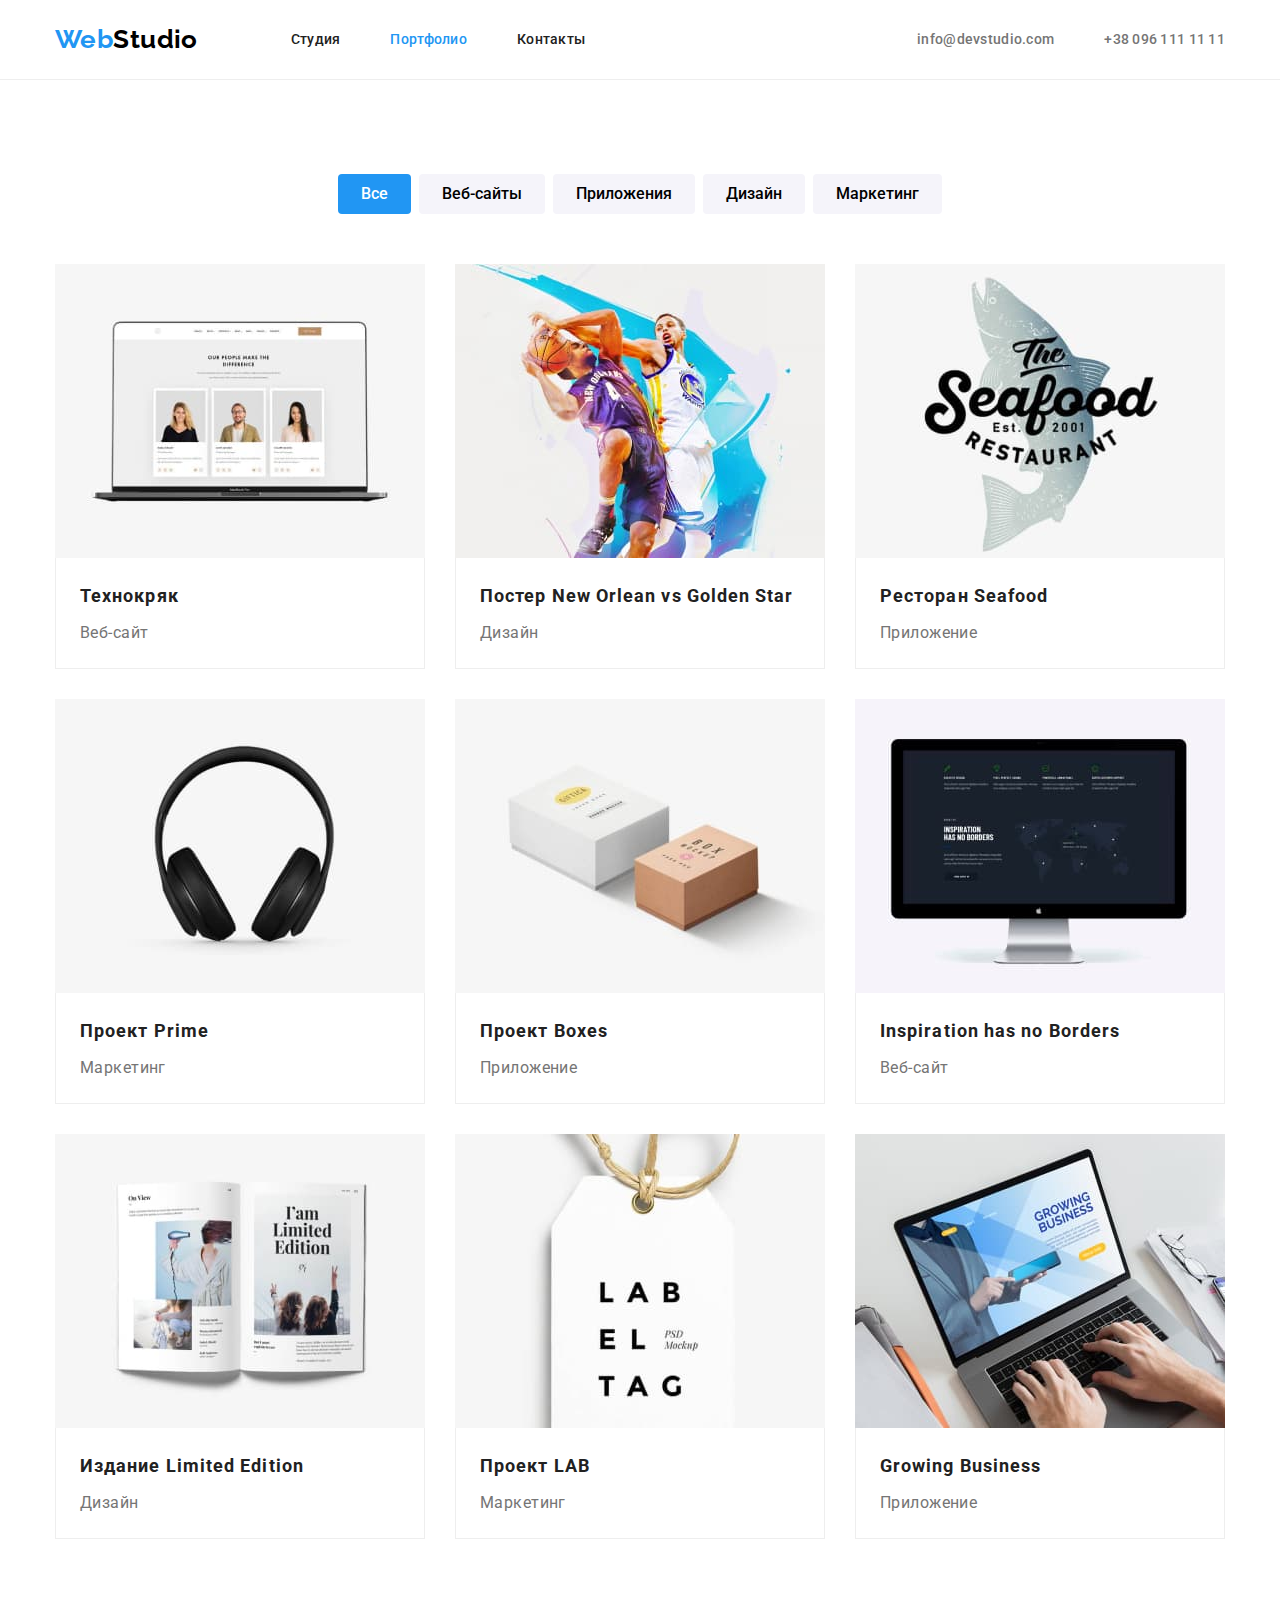
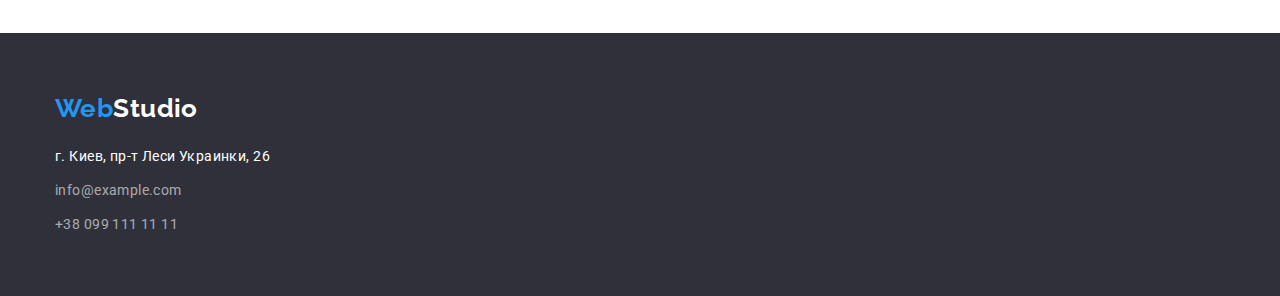
==== portfolio.html @ daf9008a "add" ====
<!DOCTYPE html>
<html lang="ru">
    <head>
        <meta charset="UTF-8">
        <meta http-equiv="X-UA-Compatible" content="IE=edge">
        <meta name="viewport" content="width=device-width, initial-scale=1.0">
        <link rel="preconnect" href="https://fonts.googleapis.com">
        <link rel="preconnect" href="https://fonts.gstatic.com" crossorigin>
        <link href="https://fonts.googleapis.com/css2?family=Raleway:wght@700&family=Roboto:wght@400;500;700;900&display=swap" rel="stylesheet">
        <title>Document</title>
        <link rel="stylesheet" href="https://cdnjs.cloudflare.com/ajax/libs/modern-normalize/1.1.0/modern-normalize.min.css">
        <link rel="stylesheet" href="./styles/styles.css">
    </head>
    <body>
        <!--Header-->
     <header class="header">
      <div class="container main-nav">
        <nav class="navigation">
         <a class="logo link" lang="en" href="./index.html"><span class="logo-color">Web</span>Studio</a>
        <ul class="nav list">
        <li class="nav-item"><a class="nav-link link" href="./index.html">Студия</a></li>
        <li class="nav-item"><a class="nav-link current link" href="./portfolio.html">Портфолио</a></li>
        <li class="nav-item"><a class="nav-link link" href="">Контакты</a></li>
       </ul>
        </nav>
       <ul class="contact list">
        <li class="contanct-item"><a class="contact-list link" href="mailto:info@devstudio.com">info@devstudio.com</a></li>
        <li class="contanct-item"><a class="contact-list link" href="tel:+380961111111">+38 096 111 11 11</a></li>
        </ul>
      </div>
     </header>
        <main>
            <!--Portfolio-->
            <section class="section">
                <div class="container">
                <h1 class="visually-hidden">Наша Работа</h1>
                <ul class="section-but list">
                    <li class="site-button"><button class="button-link button-c" type="button">Все</button> </li>
                    <li class="site-button"><button class="button-link" type="button">Веб-сайты</button> </li>
                    <li class="site-button"><button class="button-link" type="button">Приложения</button> </li>
                    <li class="site-button"><button class="button-link" type="button">Дизайн</button> </li>
                    <li class="site-button"><button class="button-link" type="button">Маркетинг</button> </li>
                </ul>
                <ul class="site list ">
                    <li class="site-item"> <a class="link" href=""><img src="./images/site/site-1.jpg" alt="Сайт" width="370" height="290">
                        <div class="site-content"><h2 class="site-list">Технокряк</h2>
                            <p class="site-text">Веб-сайт</p>
                        </div>
                    </a>
                    </li>
                    <li class="site-item"> <a class="link" href=""><img src="./images/site/site-2.jpg" alt="Сайт" width="370" height="290">
                        <div class="site-content">
                            <h2 class="site-list">Постер New Orlean vs Golden Star</h2>
                            <p class="site-text">Дизайн</p>
                        </div>
                    </a>
                    </li>
                    <li class="site-item"> <a class="link" href=""><img src="./images/site/site-3.jpg" alt="Сайт" width="370" height="290">
                        <div class="site-content">
                        <h2 class="site-list">Ресторан Seafood</h2>
                        <p class="site-text">Приложение</p>
                        </div>
                    </a>
                    </li>
                    <li class="site-item"> <a class="link" href=""><img src="./images/site/site-4.jpg" alt="Сайт" width="370" height="290">
                        <div class="site-content">
                        <h2 class="site-list">Проект Prime</h2>
                        <p class="site-text">Маркетинг</p>
                        </div>
                    </a>
                    </li>
                    <li class="site-item"> <a class="link" href=""><img src="./images/site/site-5.jpg" alt="Сайт" width="370" height="290">
                        <div class="site-content">
                            <h2 class="site-list">Проект Boxes</h2>
                        <p class="site-text">Приложение</p>
                        </div>
                    </a>
                    </li>
                    <li class="site-item"> <a class="link" href=""><img src="./images/site/site-6.jpg" alt="Сайт" width="370" height="290">
                        <div class="site-content">
                        <h2 class="site-list">Inspiration has no Borders</h2>
                        <p class="site-text">Веб-сайт</p>
                        </div>
                    </a>
                    </li>
                    <li class="site-item "> <a class="link" href=""><img src="./images/site/site-7.jpg" alt="Сайт" width="370" height="290">
                        <div class="site-content">
                        <h2 class="site-list">Издание Limited Edition</h2>
                        <p class="site-text">Дизайн</p>
                        </div>
                    </a>
                    </li>
                    <li class="site-item"> <a class="link" href=""><img src="./images/site/site-8.jpg" alt="Сайт" width="370" height="290">
                        <div class="site-content">
                        <h2 class="site-list">Проект LAB</h2>
                        <p class="site-text">Маркетинг</p>
                        </div>
                    </a>
                    </li>
                    <li class="site-item"> <a class="link" href=""><img src="./images/site/site-9.jpg" alt="Сайт" width="370" height="290">
                        <div class="site-content">
                        <h2 class="site-list">Growing Business</h2>
                        <p class="site-text">Приложение</p>
                        </div>
                    </a>
                    </li>
                </ul>
             </div>
            </section>
        </main>
        <footer class="footer">
            <!--Footer-->
            <div class="container">
                <a class="logo-footer link" lang="en" href="./index.html"><span class="logo-color">Web</span>Studio</a>
                <ul class="contact-us list">
                    <li class="contact-us-list"><a class="contact-us-item link" href="https://goo.gl/maps/o7B5cLgCJzoSrLnL8" target="_blank">г. Киев, пр-т Леси Украинки, 26</a></li>
                    <li class="contact-us-list"><a class="contact-us-item dark link" href="mailto:info@example.com">info@example.com</a></li>
                    <li class="contact-us-list"><a class="contact-us-item dark link" href="tel:+380991111111">+38 099 111 11 11</a></li>
                </ul>
            </div>
        </footer>
    </body>
</html>
---- styles/styles.css ----
html {
	box-sizing: border-box;
}

:root {
    --primary-text-color: #2196F3;
    --title-text-color: #FFFFFF;
    --accent-color: #757575;
}

h1,
h2,
h3,
h4,
h5,
h6,
p {
	margin: 0;
}

ul {
	list-style: none;
	padding-left: 0;
	margin: 0;
}

a {
	text-decoration: none;
	color: inherit;
}

img {
	display: block;
	max-width: 100%;
	height: auto;
}

address {
	font-style: normal;
}

button {
    cursor: pointer;
}

body {
font-family: 'Roboto',sans-serif;
letter-spacing: 0.03em;
font-size: 14px;
color:#212121 ;
background-color: var(--title-text-color);
}
.list {
    list-style: none;
    padding: 0;
    margin: 0
}

.link {
    text-decoration: none;
    padding: 0;
    margin: 0;
}

.container{
    margin-left: auto;
    margin-right: auto;
    width: 1200px;
    padding-left: 15px;
    padding-right: 15px;
}

.section {
    padding: 94px 0;
}
 
/*--------------Header--------------*/
.header {
    border-bottom: 1px solid #EEEEEE;
    padding: 24px 0;
}

.main-nav {
    display: flex;
    align-items: center;
}

.navigation {
    display: flex;
    align-items: center;
}

.logo{
font-family: 'Raleway',sans-serif;
font-weight: 700;
font-size: 26px;
line-height: 1.19;
color: #000;
margin-right: 93px;
}
.logo-color{
color: var(--primary-text-color)
}

.nav {
    display: flex;
    
}
.nav-item {
    margin-right: 50px;
}

.nav-item:last-child {
    margin-right: 0;
}

.nav-link {
font-weight: 500;
line-height: 1.14;
letter-spacing: 0.02em;
color: #212121;
}

.nav-link:hover,
.nav-link:focus {
color: var(--primary-text-color);
}

.current {
    color: var(--primary-text-color);
}

.contact{
    margin-top: 0;
    margin-bottom: 0;
    display: flex;
    margin-left: auto;
}

.contact, .contanct-item{
    margin-right: 50px;
}

.contact, .contanct-item:last-child {
    margin-right: 0;
}

.contact-list {
font-weight: 500;
line-height: 1.14;
letter-spacing: 0.02em;
color: var(--accent-color);
}

.contact-list:hover,
.contact-list:focus {
color: var(--primary-text-color);
}

/*---------------Main-section--------------*/
.main-section{
    padding: 200px 0;
    background-color: #2F303A;
    text-align: center;
}
 

.main-section-item {
    margin-top: 0;
    margin-bottom: 30px;
    margin-left: auto;
    margin-right: auto;
    font-weight: 900;
    font-size: 44px;
    line-height: 1.36;
    letter-spacing: 0.06em;
    text-transform: uppercase;
    color: var(--title-text-color);
    width: 700px;
    
}

.button {
    display: inline-block;
    border-radius: 4px;
    border: 1px solid transparent;
    padding: 10px 32px;
    min-width: 200;
    height: 50;
    font-weight: 700;
    font-size: 16px;
    line-height: 1.87;
    align-items: center;
    letter-spacing: 0.06em;
    color: var(--title-text-color);
    background-color: var(--primary-text-color);
}

.button:hover,
.button:focus {
background-color: #188CE8;
}


/*----------------Advanteges-----------------*/
.visually-hidden {
    position: absolute;
    white-space: nowrap;
    width: 1px;
    height: 1px;
    overflow: hidden;
    border: 0;
    padding: 0;
    clip: rect(0 0 0 0);
    clip-path: inset(50%);
    margin: -1px;
}

.advantages {
    display: flex;
}

.menu-adv-item {
    width: 270px;
    margin-right: 30px;
}

.menu-adv-item:last-child {
    margin-right: 0;
}

.menu-adv-list {
    margin-top: 0;
    margin-bottom: 10px;
font-weight: 700;
font-size: 14px;
line-height: 1.14;
text-transform: uppercase;
margin-top: 0;
margin-bottom: 10;
}

.describing-text {
    font-weight: 400;
    line-height: 1.71;
    color: var(--accent-color);
    margin-top: 0;
    margin-bottom: 0;
}

/*-----------------What are we doing-----------------*/
.section-d {
    padding-top: 0;
}

.section-list {
display: flex;
}

.section-title {
    margin-top: 0;
    margin-bottom: 50px;
font-size: 36px;
line-height: 1.16;
text-align: center;
}

.section-foto{
padding-right: 30px;
}

.section-foto:last-child{
    padding-right: 0;
}


/*----------Our team--------------*/
.section-c {
    background-color: #F5F4FA;
}

.team-list {
    display: flex;
   
}

.team-item {
    margin-right: 30px;
    width: 270px;
    height: 368px;
    text-align: center;
    background: var(--title-text-color);

box-shadow: 0px 1px 3px rgba(0, 0, 0, 0.12), 0px 1px 1px rgba(0, 0, 0, 0.14), 0px 2px 1px rgba(0, 0, 0, 0.2);
border-radius: 0px 0px 4px 4px;
}

.team-item:last-child {
    margin-right: 0;
}

.team-name {
    padding-top: 30px;
    margin-bottom: 4px;
font-style: normal;
font-weight: 500;
font-size: 16px;
line-height: 1.18;
}
.team-position{
    padding-top: 0;
    padding-bottom: 30px;
    font-weight: 400;
    line-height: 1.71;
    color: var(--accent-color);
}

/*Footer*/

.footer {
background-color: #2F303A;
padding: 60px 0;
}

.logo-footer {
    display: block;
    margin-bottom: 20px;
    font-family: 'Raleway',sans-serif;
    font-weight: 700;
    font-size: 26px;
    line-height: 1.19;
    color: var(--title-text-color);
}

.contact-us-item{
font-style: normal;
font-weight: 400;
line-height: 24px;
color: var(--title-text-color);
}

.contact-us-list {
    margin-bottom: 10px;
}

.contact-us-list:last-child{
    margin-bottom: 0;
}

.dark{
    color: rgba(255, 255, 255, 0.6);
    ;
}

.dark:hover,
.dark:focus {
    color: var(--primary-text-color);
}

/*Portfolio*/

.button-link{
    display: inline-block;
    border: 1px solid transparent;
    border-radius: 4px;
    padding: 6px 22px;
    min-width: 130;
    height: 40;
    font-weight: 500;
     font-size: 16px;
     line-height: 1.62;

     text-align: center;
     background: #F5F4FA;
    
     
     border-radius: 4px;
    
}

.section-but {
    display:flex ;
    text-align: center;
    justify-content: center;
    margin-bottom: 50px;
}

.site-button {
   margin-right: 8px;
   align-content: center;

}

.site-button:last-child{
    margin-right: 0;
}

.button-link:hover,
.button-link:focus {
color: var(--title-text-color);
 background-color: var(--primary-text-color);
}

.button-c {
    background-color: var(--primary-text-color);
    color: var(--title-text-color);
}

.site {
    display: flex;
    flex-wrap: wrap;
}

.site-item {
    width:370px;
    margin-right: 30px;
    margin-bottom: 30px;
}

.site-item:hover,
.site-item:focus {
    background: var(--title-text-color);

box-shadow: 0px 1px 3px rgba(0, 0, 0, 0.12), 0px 1px 1px rgba(0, 0, 0, 0.14), 0px 2px 1px rgba(0, 0, 0, 0.2);
border-radius: 0px 0px 4px 4px;
}



.img-link {
    width: 370;
    height: 110px;
}

.site-item:nth-child(3n){
    margin-right: 0;
}

.site-item:nth-last-child(-n+3) {
margin-bottom: 0;
}
   
.site-content {
    margin-bottom: 0;
    margin-top: 0;
    padding: 20px 24px;
    border-bottom: 1px solid #EEEEEE;
    border-left: 1px solid #EEEEEE;
    border-right: 1px solid #EEEEEE;
}

.site-list{
    font-size: 18px;
    line-height: 2;
    letter-spacing: 0.06em;
    color: #212121;
    margin-bottom: 4px;

    
}

.site-text{
    font-weight: 400;
    font-size: 16px;
    line-height: 1.87;
    color: var(--accent-color); 
}
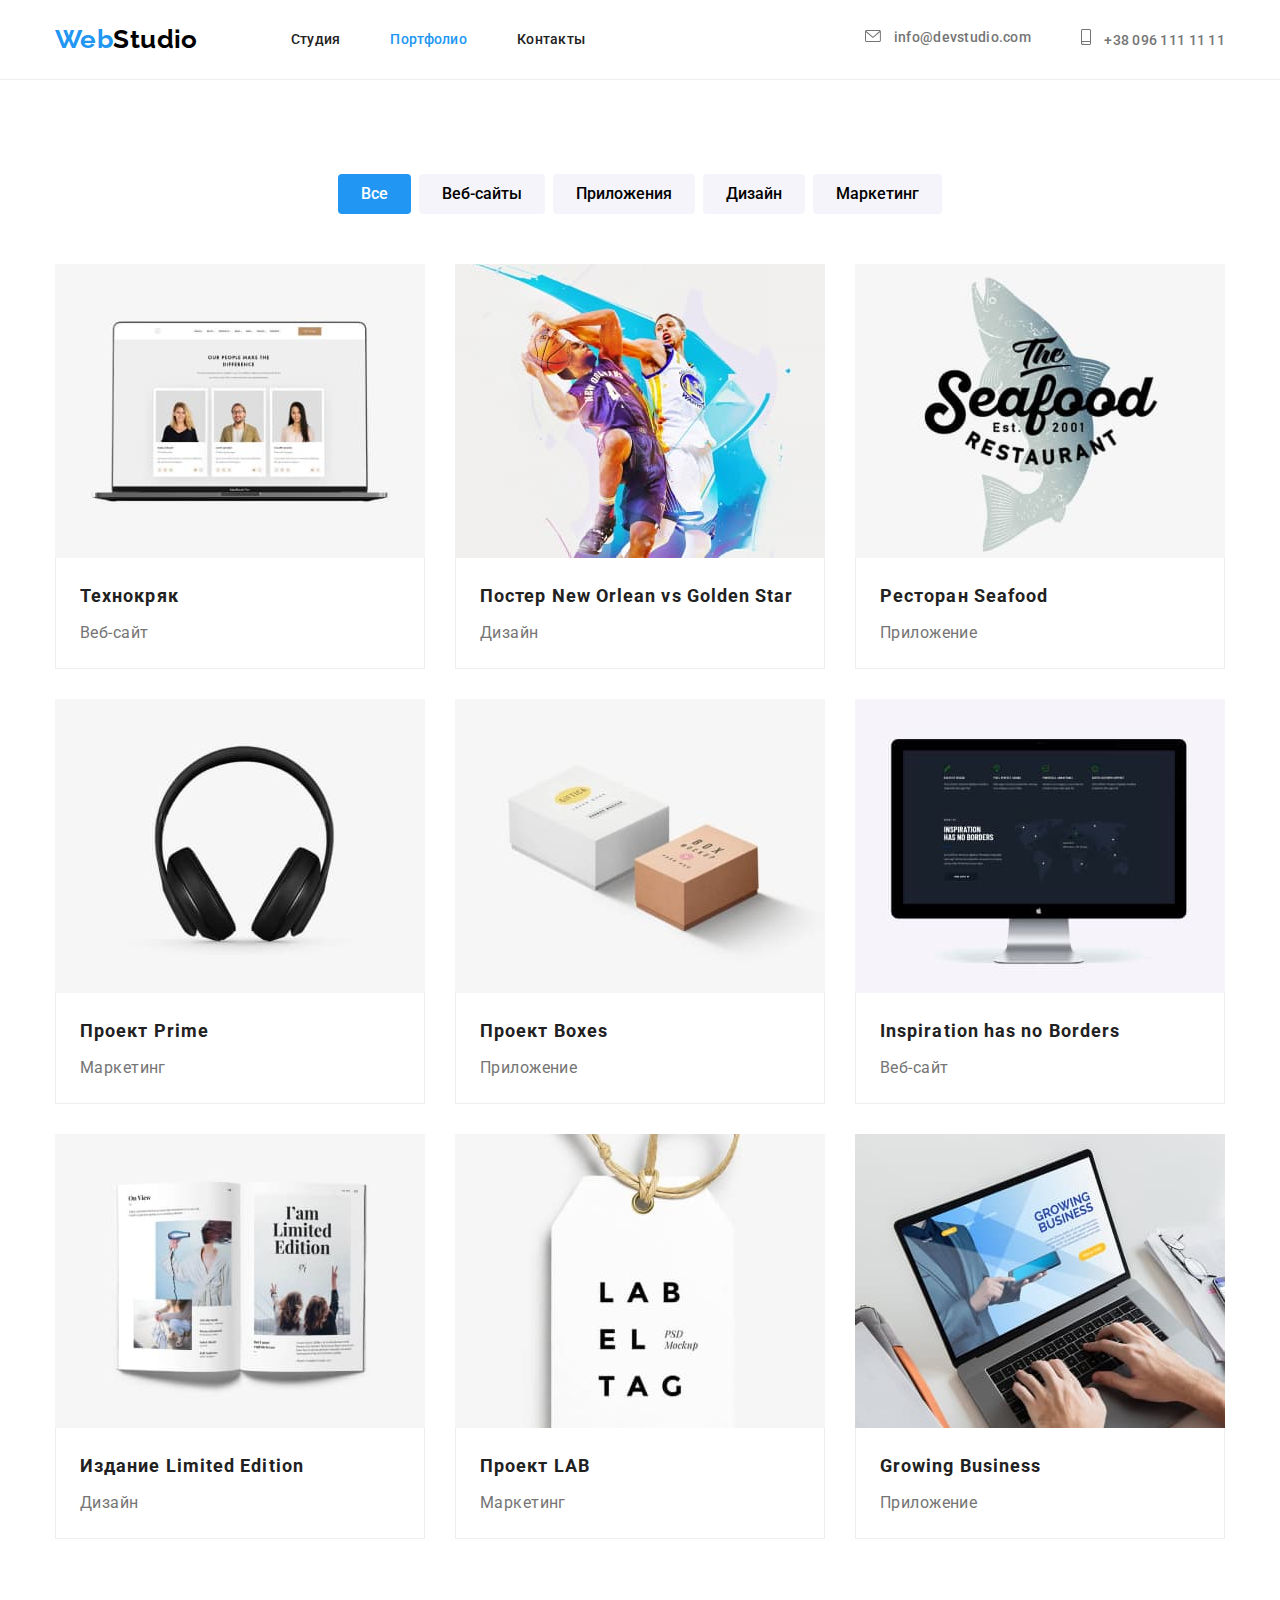
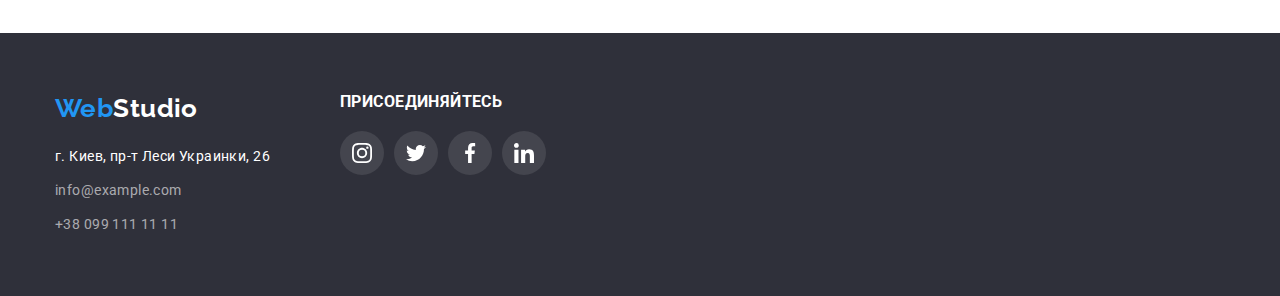
==== commit 4a210eb3: "update index html+portfolio+css+img sprite" ====
--- a/portfolio.html
+++ b/portfolio.html
@@ -24,8 +24,18 @@
        </ul>
         </nav>
        <ul class="contact list">
-        <li class="contanct-item"><a class="contact-list link" href="mailto:info@devstudio.com">info@devstudio.com</a></li>
-        <li class="contanct-item"><a class="contact-list link" href="tel:+380961111111">+38 096 111 11 11</a></li>
+        <li class="contanct-item"><a class="contact-list link" href="mailto:info@devstudio.com">
+            <svg class="contact-icon" width="16" height="12">
+                <use href="./images/sprite.svg#icon-envelope"></use>
+            </svg>
+            info@devstudio.com</a>
+    </li>
+        <li class="contanct-item"><a class="contact-list link" href="tel:+380961111111">
+            <svg class="contact-icon" width="10" height="16">
+                <use href="./images/sprite.svg#icon-smartphone"></use>
+            </svg>
+            +38 096 111 11 11</a>
+    </li>
         </ul>
       </div>
      </header>
@@ -110,13 +120,44 @@
         </main>
         <footer class="footer">
             <!--Footer-->
-            <div class="container">
+            <div class="container div-footer">
+                <div>
                 <a class="logo-footer link" lang="en" href="./index.html"><span class="logo-color">Web</span>Studio</a>
                 <ul class="contact-us list">
                     <li class="contact-us-list"><a class="contact-us-item link" href="https://goo.gl/maps/o7B5cLgCJzoSrLnL8" target="_blank">г. Киев, пр-т Леси Украинки, 26</a></li>
                     <li class="contact-us-list"><a class="contact-us-item dark link" href="mailto:info@example.com">info@example.com</a></li>
                     <li class="contact-us-list"><a class="contact-us-item dark link" href="tel:+380991111111">+38 099 111 11 11</a></li>
                 </ul>
+                </div>
+                <div class="join-social">
+                    <h3 class="social-title">Присоединяйтесь</h3>
+                    <ul class="social_list list">
+                        <li class="social_list-item">
+                            <a href="" class="social-link">
+                            <svg width="20" height="20">
+                                <use href="./images/sprite.svg#icon-instagram"></use>
+                            </svg>
+                        </a>
+                    </li>
+                        <li class="social_list-item"><a href="" class="social-link social-link-twitter">
+                            <svg width="20" height="20">
+                                <use href="./images/sprite.svg#icon-twitter"></use>
+                            </svg>
+                        </a></li>
+                        <li class="social_list-item"><a href="" class="social-link social-link-facebook">
+                            <svg width="20" height="20">
+                                <use href="./images/sprite.svg#icon-facebook"></use>
+                            </svg>
+                        </a>
+                    </li>
+                        <li class="social_list-item"><a href="" class="social-link social-link-in">
+                            <svg width="20" height="20">
+                                <use href="./images/sprite.svg#icon-linkedin"></use>
+                            </svg>
+                        </a>
+                    </li>
+                    </ul>
+                </div>
             </div>
         </footer>
     </body>
--- a/styles/styles.css
+++ b/styles/styles.css
@@ -6,6 +6,7 @@
     --primary-text-color: #2196F3;
     --title-text-color: #FFFFFF;
     --accent-color: #757575;
+    --icon-color: #AFB1B8;
 }
 
 h1,
@@ -150,6 +151,7 @@
 line-height: 1.14;
 letter-spacing: 0.02em;
 color: var(--accent-color);
+fill: var(--icon-color);
 }
 
 .contact-list:hover,
@@ -157,11 +159,31 @@
 color: var(--primary-text-color);
 }
 
+.contact-icon {
+    margin-right: 10px;
+}
+
+.contact-icon:hover,
+.contact-icon:focus {
+    fill: var(--primary-text-color);
+}
+
 /*---------------Main-section--------------*/
 .main-section{
     padding: 200px 0;
-    background-color: #2F303A;
     text-align: center;
+    background-color:#C4C4C4;
+    background-image: linear-gradient(
+        to right, 
+        rgba(47, 48, 58, 0.4), 
+        rgba(47, 48, 58, 0.4)
+        ), 
+        url(/images/hero-img/bg_img.jpg);
+    background-size: cover;
+    background-repeat: no-repeat;
+    background-position: center;
+    
+
 }
  
 
@@ -225,15 +247,12 @@
     margin-right: 30px;
 }
 
-.menu-adv-item:last-child {
-    margin-right: 0;
-}
+
 
 .menu-adv-list {
     margin-top: 0;
     margin-bottom: 10px;
 font-weight: 700;
-font-size: 14px;
 line-height: 1.14;
 text-transform: uppercase;
 margin-top: 0;
@@ -248,6 +267,24 @@
     margin-bottom: 0;
 }
 
+.adv-icon {
+    display: flex;
+    flex-wrap: wrap;
+    align-content: center;
+    justify-content: center;
+    height: 120px;
+    
+  
+    background:#F5F4FA;
+    border-radius: 4px;
+    margin-bottom: 30px;
+}
+
+.adv-icon-item {
+    width: 70px;
+    height: 70px;
+}
+
 /*-----------------What are we doing-----------------*/
 .section-d {
     padding-top: 0;
@@ -286,8 +323,8 @@
 
 .team-item {
     margin-right: 30px;
-    width: 270px;
-    height: 368px;
+    /* width: 270px;
+    height: 368px; */
     text-align: center;
     background: var(--title-text-color);
 
@@ -309,18 +346,82 @@
 }
 .team-position{
     padding-top: 0;
-    padding-bottom: 30px;
+    padding-bottom: 16px;
     font-weight: 400;
     line-height: 1.71;
     color: var(--accent-color);
 }
 
+.social_list-icon {
+    display: flex;
+    gap: 10px;
+    justify-content: center;
+    margin: 0px;
+    padding-bottom: 30px;
+}
+
+.social_item-icon {
+    display: flex;
+    justify-content: center;
+}
+
+.social-link-icon {
+    width: 44px;
+  height: 44px;
+  border-radius: 50%;
+  display: flex;
+  align-items: center;
+  justify-content: center;
+  fill: var(--icon-color);
+}
+
+.social-link-icon:hover,
+.social-link-icon:focus {
+  fill: var(--title-text-color);
+  background: var(--primary-text-color);
+}
+
+/* Regular customers */
+.client-list {
+  display: flex;
+  justify-content: center;
+  gap: 30px;
+}
+
+.clients-list-item {
+  width: calc((100% - 150px) / 6);
+}
+
+.clients-link {
+  display: flex;
+  flex-wrap: wrap;
+  height: 92px;
+  border: 1px solid var(--icon-color);
+  border-radius: 4px;
+  align-content: center;
+  justify-content: center;
+  fill: var(--icon-color);
+}
+
+.clients-link:hover,
+.clients-link:focus {
+  fill: var(--primary-text-color);
+  border: 1px solid var(--primary-text-color);
+}
+
+
 /*Footer*/
+
+.div-footer {
+    display: flex;
+
+}
 
 .footer {
 background-color: #2F303A;
 padding: 60px 0;
 }
+
 
 .logo-footer {
     display: block;
@@ -355,6 +456,53 @@
 .dark:hover,
 .dark:focus {
     color: var(--primary-text-color);
+}
+
+
+.join-social {
+    margin-left: 70px;
+}
+
+.social-title {
+    display: flex;
+    margin-bottom: 20px;
+line-height: 1.14;
+text-transform: uppercase;
+color: var(--title-text-color);
+}
+
+.social_list {
+    display: flex;
+    flex-wrap: wrap;
+    align-items: center;
+    justify-content: center;
+    gap: 10px;
+   
+}
+
+.social-list-item {
+    display: flex;
+    flex-wrap: wrap;
+    width: 44px;
+    height: 44px;
+    border-radius: 50%;
+    background: #44454E;
+    flex-wrap: wrap;
+  }
+
+.social-link {
+    display: flex;
+    justify-content: center;
+    align-items: center;
+    width: 44px;
+    height: 44px;
+    border-radius: 50%;
+    background-color: #44454E;
+}
+
+.social-link:hover,
+.social-link:focus {
+  background: var(--primary-text-color);
 }
 
 /*Portfolio*/
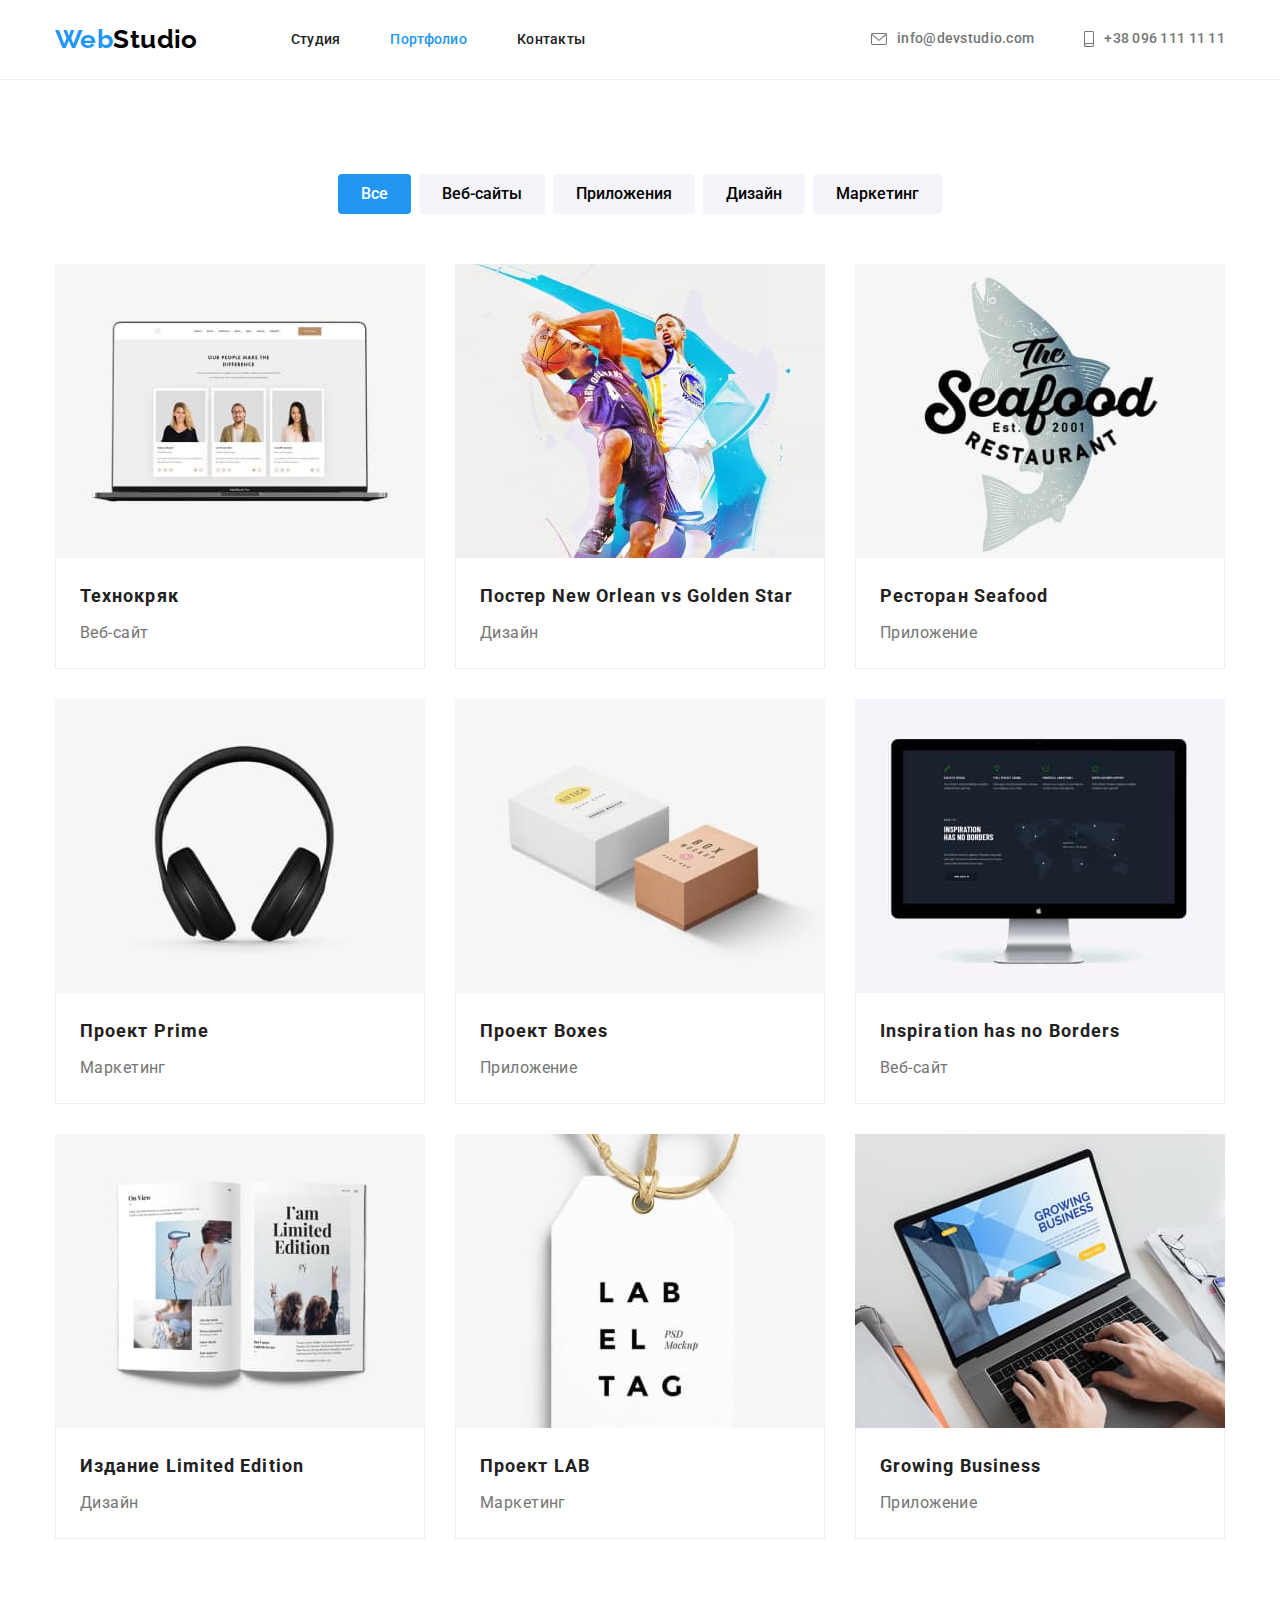
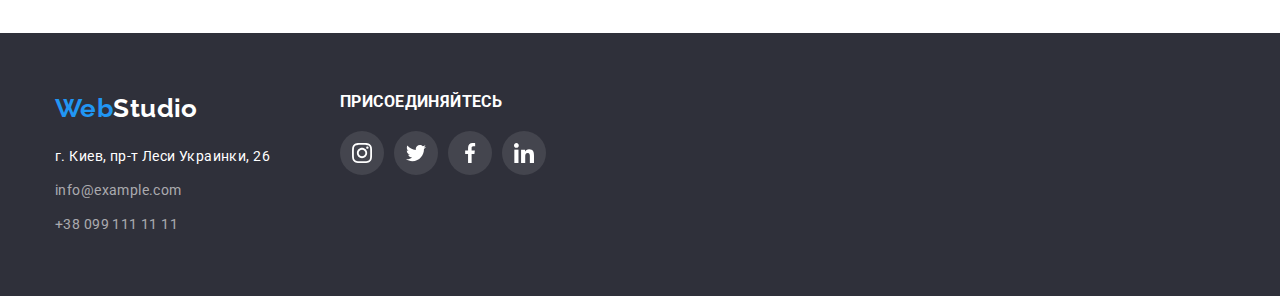
==== commit 609a3e08: "update porfolio html+css" ====
--- a/portfolio.html
+++ b/portfolio.html
@@ -52,62 +52,62 @@
                     <li class="site-button"><button class="button-link" type="button">Маркетинг</button> </li>
                 </ul>
                 <ul class="site list ">
-                    <li class="site-item"> <a class="link" href=""><img src="./images/site/site-1.jpg" alt="Сайт" width="370" height="290">
+                    <li class="site-item"> <a class="link site-link" href=""><img src="./images/site/site-1.jpg" alt="Сайт" width="370" height="290">
                         <div class="site-content"><h2 class="site-list">Технокряк</h2>
                             <p class="site-text">Веб-сайт</p>
                         </div>
                     </a>
                     </li>
-                    <li class="site-item"> <a class="link" href=""><img src="./images/site/site-2.jpg" alt="Сайт" width="370" height="290">
+                    <li class="site-item"> <a class="link site-link" href=""><img src="./images/site/site-2.jpg" alt="Сайт" width="370" height="290">
                         <div class="site-content">
                             <h2 class="site-list">Постер New Orlean vs Golden Star</h2>
                             <p class="site-text">Дизайн</p>
                         </div>
                     </a>
                     </li>
-                    <li class="site-item"> <a class="link" href=""><img src="./images/site/site-3.jpg" alt="Сайт" width="370" height="290">
+                    <li class="site-item"> <a class="link site-link" href=""><img src="./images/site/site-3.jpg" alt="Сайт" width="370" height="290">
                         <div class="site-content">
                         <h2 class="site-list">Ресторан Seafood</h2>
                         <p class="site-text">Приложение</p>
                         </div>
                     </a>
                     </li>
-                    <li class="site-item"> <a class="link" href=""><img src="./images/site/site-4.jpg" alt="Сайт" width="370" height="290">
+                    <li class="site-item"> <a class="link site-link" href=""><img src="./images/site/site-4.jpg" alt="Сайт" width="370" height="290">
                         <div class="site-content">
                         <h2 class="site-list">Проект Prime</h2>
                         <p class="site-text">Маркетинг</p>
                         </div>
                     </a>
                     </li>
-                    <li class="site-item"> <a class="link" href=""><img src="./images/site/site-5.jpg" alt="Сайт" width="370" height="290">
+                    <li class="site-item"> <a class="link site-link" href=""><img src="./images/site/site-5.jpg" alt="Сайт" width="370" height="290">
                         <div class="site-content">
                             <h2 class="site-list">Проект Boxes</h2>
                         <p class="site-text">Приложение</p>
                         </div>
                     </a>
                     </li>
-                    <li class="site-item"> <a class="link" href=""><img src="./images/site/site-6.jpg" alt="Сайт" width="370" height="290">
+                    <li class="site-item"> <a class="link site-link" href=""><img src="./images/site/site-6.jpg" alt="Сайт" width="370" height="290">
                         <div class="site-content">
                         <h2 class="site-list">Inspiration has no Borders</h2>
                         <p class="site-text">Веб-сайт</p>
                         </div>
                     </a>
                     </li>
-                    <li class="site-item "> <a class="link" href=""><img src="./images/site/site-7.jpg" alt="Сайт" width="370" height="290">
+                    <li class="site-item "> <a class="link site-link" href=""><img src="./images/site/site-7.jpg" alt="Сайт" width="370" height="290">
                         <div class="site-content">
                         <h2 class="site-list">Издание Limited Edition</h2>
                         <p class="site-text">Дизайн</p>
                         </div>
                     </a>
                     </li>
-                    <li class="site-item"> <a class="link" href=""><img src="./images/site/site-8.jpg" alt="Сайт" width="370" height="290">
+                    <li class="site-item"> <a class="link site-link" href=""><img src="./images/site/site-8.jpg" alt="Сайт" width="370" height="290">
                         <div class="site-content">
                         <h2 class="site-list">Проект LAB</h2>
                         <p class="site-text">Маркетинг</p>
                         </div>
                     </a>
                     </li>
-                    <li class="site-item"> <a class="link" href=""><img src="./images/site/site-9.jpg" alt="Сайт" width="370" height="290">
+                    <li class="site-item"> <a class="link site-link" href=""><img src="./images/site/site-9.jpg" alt="Сайт" width="370" height="290">
                         <div class="site-content">
                         <h2 class="site-list">Growing Business</h2>
                         <p class="site-text">Приложение</p>
--- a/styles/styles.css
+++ b/styles/styles.css
@@ -152,6 +152,8 @@
 letter-spacing: 0.02em;
 color: var(--accent-color);
 fill: var(--icon-color);
+display: flex;
+align-items: center;
 }
 
 .contact-list:hover,
@@ -161,6 +163,7 @@
 
 .contact-icon {
     margin-right: 10px;
+    fill: currentColor;
 }
 
 .contact-icon:hover,
@@ -178,11 +181,13 @@
         rgba(47, 48, 58, 0.4), 
         rgba(47, 48, 58, 0.4)
         ), 
-        url(/images/hero-img/bg_img.jpg);
+        url(../images/hero-img/bg_img.jpg);
     background-size: cover;
     background-repeat: no-repeat;
     background-position: center;
-    
+    max-width: 1600px;
+    margin-left: auto;
+    margin-right: auto;
 
 }
  
@@ -547,6 +552,8 @@
 .button-link:focus {
 color: var(--title-text-color);
  background-color: var(--primary-text-color);
+ box-shadow: 0px 3px 1px rgba(0, 0, 0, 0.1), 0px 1px 2px rgba(0, 0, 0, 0.08), 0px 2px 2px rgba(0, 0, 0, 0.12);
+border-radius: 4px;
 }
 
 .button-c {
@@ -565,8 +572,11 @@
     margin-bottom: 30px;
 }
 
-.site-item:hover,
-.site-item:focus {
+.site-link {
+   display: block;
+}
+.site-link:hover,
+.site-link:focus {
     background: var(--title-text-color);
 
 box-shadow: 0px 1px 3px rgba(0, 0, 0, 0.12), 0px 1px 1px rgba(0, 0, 0, 0.14), 0px 2px 1px rgba(0, 0, 0, 0.2);
